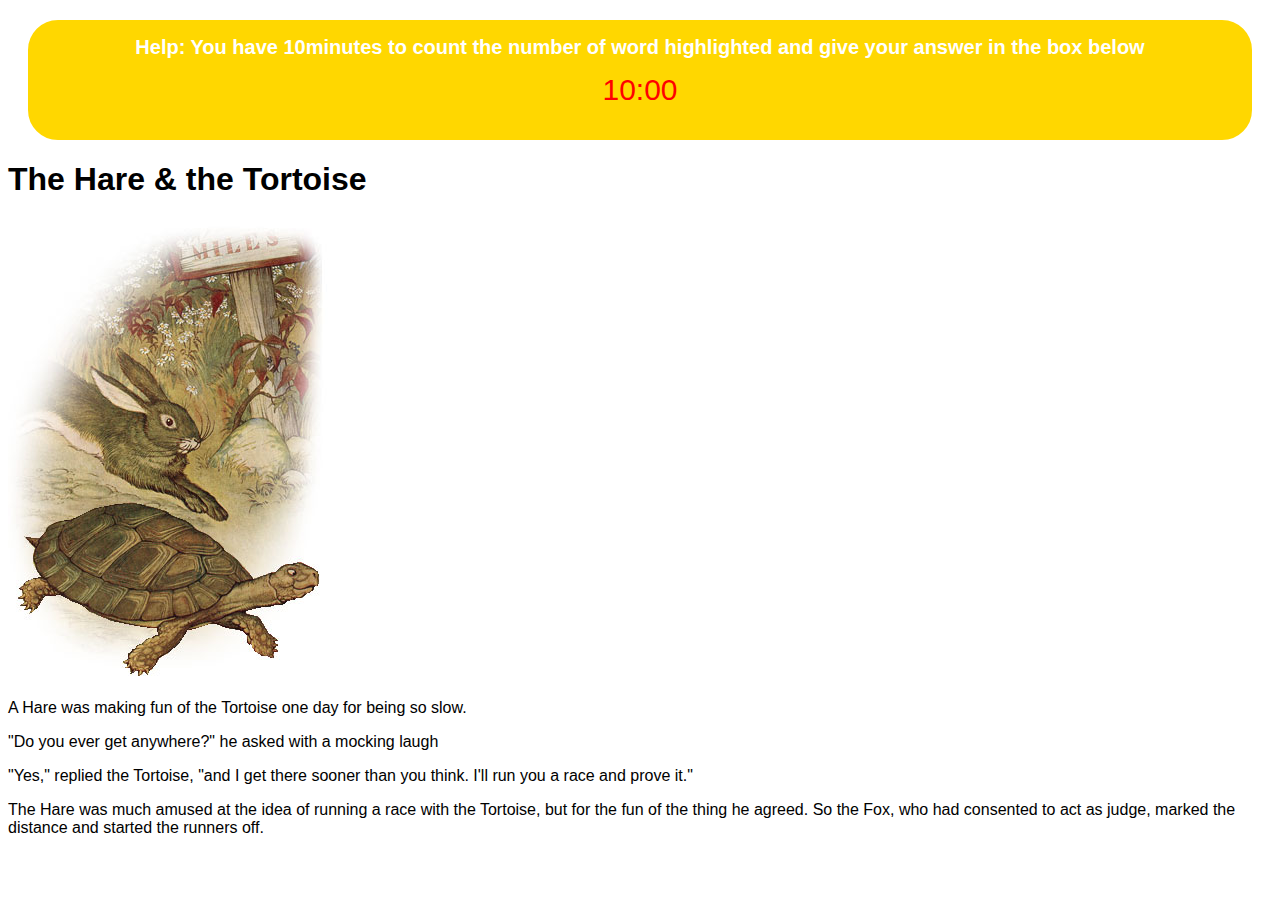
==== level1.html @ 500edc90 "Added story on level1" ====
<!DOCTYPE html>
<html lang="en">
  <head>
    <meta charset="UTF-8" />
    <meta http-equiv="X-UA-Compatible" content="IE=edge" />
    <meta name="viewport" content="width=device-width, initial-scale=1.0" />
    <link rel="stylesheet" href="css/level1.css" />
    <script src="js/level1.js"></script>
    <title>Word Checker</title>
  </head>
  <body>
    <div class="help">
    <h1> Help: You have 10minutes to count the number of word highlighted and give your answer in the box below</h1>
    <p id="time"></p>
    </div>

    <div class="story">
      <h1>The Hare & the Tortoise</h1>
      <img src="images/level1I.jpg" alt="">
      <p>A Hare was making fun of the Tortoise one day for being so slow.</p>
      <p>"Do you ever get anywhere?" he asked with a mocking laugh</p>
      <p>"Yes," replied the Tortoise, "and I get there sooner than you think. I'll run you a race and prove it."</p>
      <p>The Hare was much amused at the idea of running a race with the Tortoise, but for the fun of the thing he agreed. So the Fox, who had consented to act as judge, marked the distance and started the runners off.</p>
      
    </div>
  </body>
</html>
---- css/level1.css ----
body {
  font-family: Verdana, Geneva, Tahoma, sans-serif;
}

.help {
  text-align: center;
  border-radius: 30px;
  border: 3px solid gold;
  margin: 20px;
  background-color: gold;
}

.help p {
  text-align: center;
  font-size: 30px;
  margin-top: 10px;
  color: red;
}

.help h1 {
  font-size: 20px;
  color: white;
}
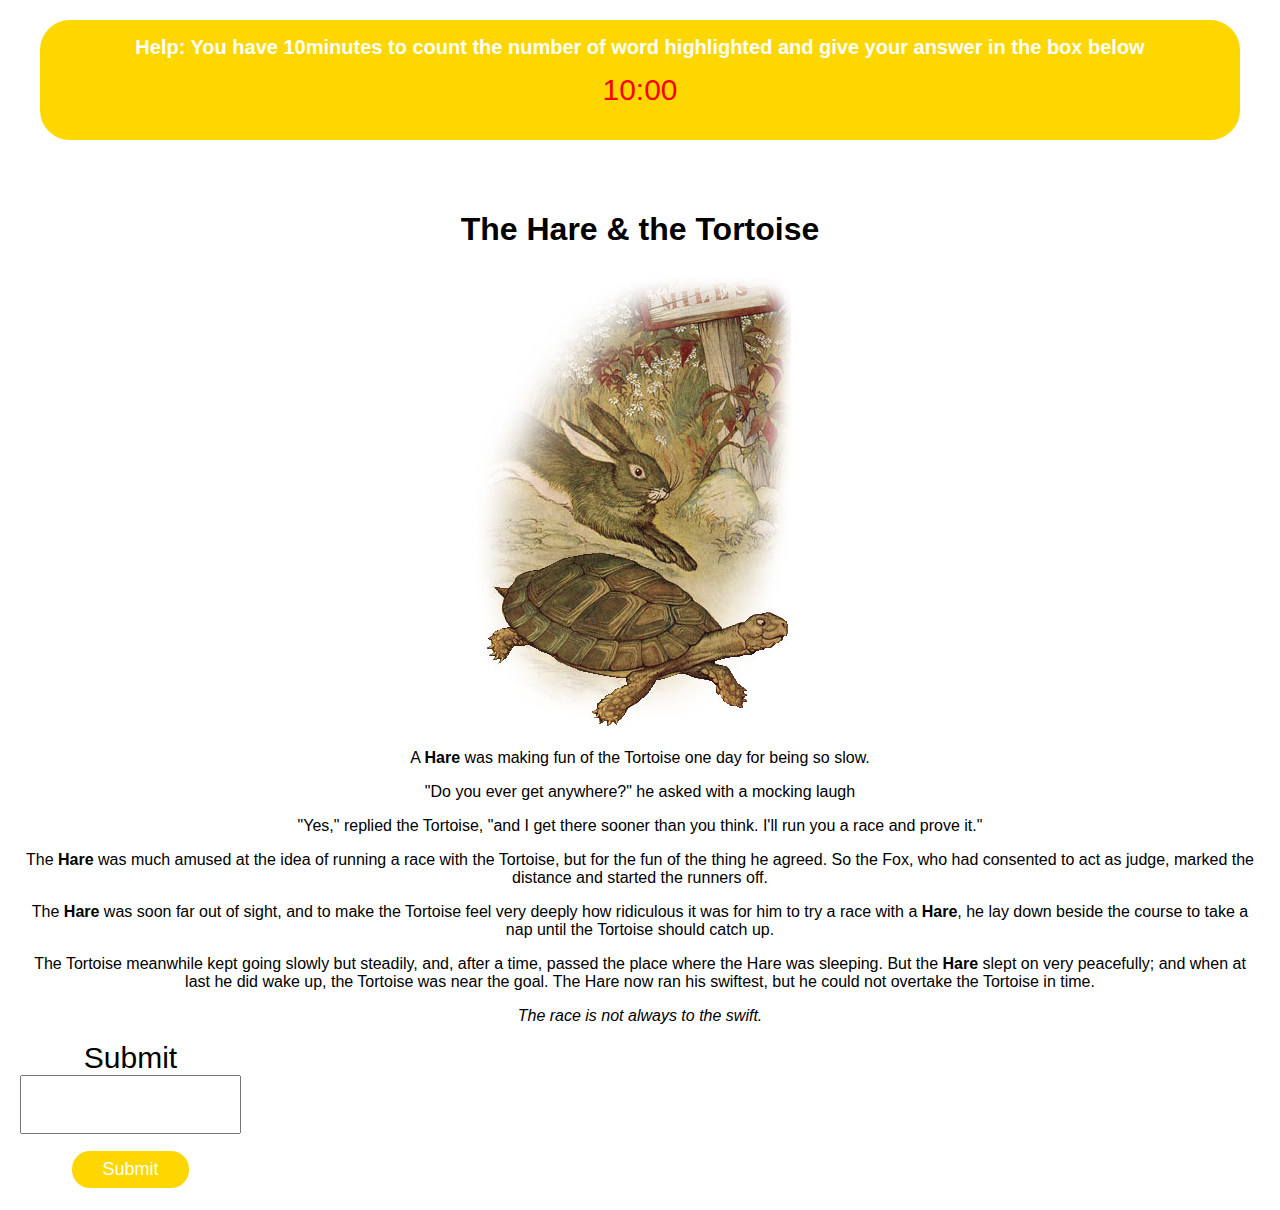
==== commit 1f0ce1e0: "add javascript to level1" ====
--- a/level1.html
+++ b/level1.html
@@ -5,6 +5,7 @@
     <meta http-equiv="X-UA-Compatible" content="IE=edge" />
     <meta name="viewport" content="width=device-width, initial-scale=1.0" />
     <link rel="stylesheet" href="css/level1.css" />
+    <script src="js/jquery-3.6.0.js"></script>
     <script src="js/level1.js"></script>
     <title>Word Checker</title>
   </head>
@@ -17,11 +18,27 @@
     <div class="story">
       <h1>The Hare & the Tortoise</h1>
       <img src="images/level1I.jpg" alt="">
-      <p>A Hare was making fun of the Tortoise one day for being so slow.</p>
+      <p>A <b>Hare</b> was making fun of the Tortoise one day for being so slow.</p>
       <p>"Do you ever get anywhere?" he asked with a mocking laugh</p>
       <p>"Yes," replied the Tortoise, "and I get there sooner than you think. I'll run you a race and prove it."</p>
-      <p>The Hare was much amused at the idea of running a race with the Tortoise, but for the fun of the thing he agreed. So the Fox, who had consented to act as judge, marked the distance and started the runners off.</p>
-      
+      <p>The <b>Hare</b> was much amused at the idea of running a race with the Tortoise, but for the fun of the thing he agreed. So the Fox, who had consented to act as judge, marked the distance and started the runners off.</p>
+      <p>The <b>Hare</b> was soon far out of sight, and to make the Tortoise feel very deeply how ridiculous it was for him to try a race with a <b>Hare</b>, he lay down beside the course to take a nap until the Tortoise should catch up.</p>
+      <p>The Tortoise meanwhile kept going slowly but steadily, and, after a time, passed the place where the Hare was sleeping. But the <b>Hare</b> slept on very peacefully; and when at last he did wake up, the Tortoise was near the goal. The Hare now ran his swiftest, but he could not overtake the Tortoise in time.</p>
+      <p><i>The race is not always to the swift.</i></p>
+    </div>
+
+    <div class="input" id="answer">
+      <label for="submit">Submit</label>
+      <br>
+      <input type="text" name="answer">
+      <br>
+      <input type="submit" value="Submit" name="Submit" class="btn1" id="submit">
+    </div>
+
+    <div class="congrats">
+      <h1>Congratulation! </h1>
+        <p>You have completed Level 1, advance to the next level </p>
+        <button class="btn1"><a href="level2.html">Level 2</a></button>
     </div>
   </body>
 </html>
--- a/css/level1.css
+++ b/css/level1.css
@@ -1,5 +1,11 @@
 body {
   font-family: Verdana, Geneva, Tahoma, sans-serif;
+  margin: 20px;
+}
+
+a {
+  text-decoration: none;
+  color: white;
 }
 
 .help {
@@ -20,4 +26,54 @@
 .help h1 {
   font-size: 20px;
   color: white;
-}+}
+
+.story {
+  padding-top: 30px;
+  text-align: center;
+}
+
+.input {
+  display: inline-block;
+  text-align: center;
+}
+
+.input input[type="text"] {
+  padding: 20px;
+}
+
+.input label {
+  font-size: 30px;
+}
+.btn1 {
+  padding: 8px 30px;
+  margin-top: 15px;
+  background-color: gold;
+  outline: none;
+  border: none;
+  color: white;
+  border-radius: 20px;
+  font-size: 18px;
+  display: inline-block;
+  cursor: pointer;
+  border: 2px solid white;
+}
+
+.congrats {
+  text-align: center;
+  padding-top: 20px;
+  margin: 20px;
+  background-color: gold;
+  border-radius: 30px;
+  height: 200px;
+  width: 100%;
+  display: none;
+}
+
+.congrats h1 {
+  color: white;
+}
+
+.congrats p {
+  color: white;
+}
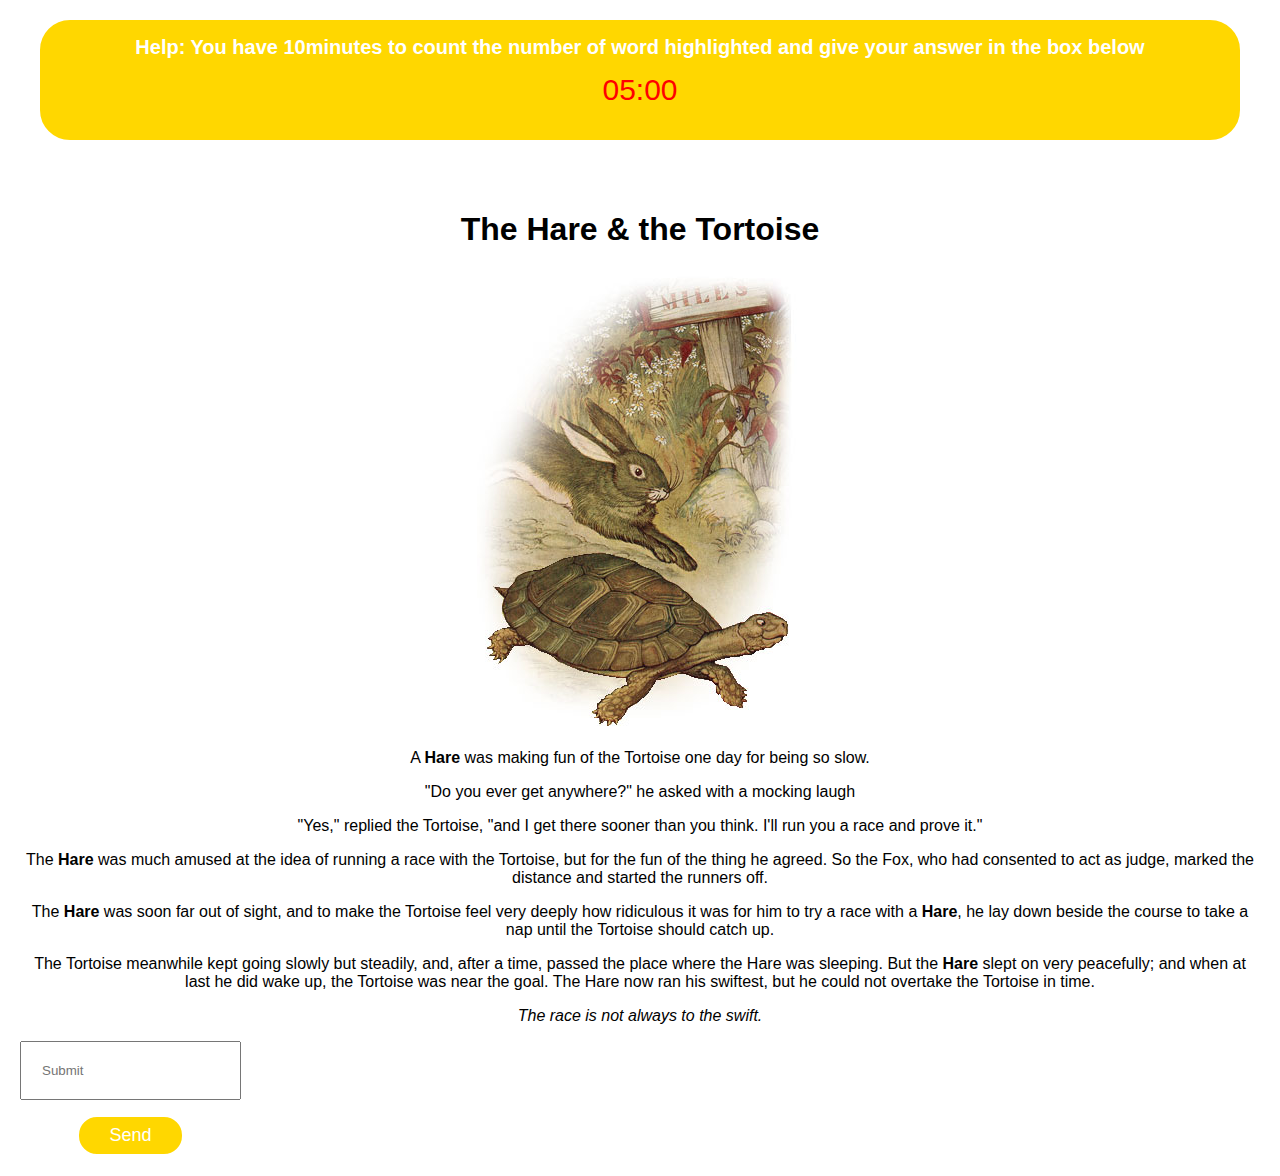
==== commit 6b33813d: "finish level1" ====
--- a/level1.html
+++ b/level1.html
@@ -6,39 +6,71 @@
     <meta name="viewport" content="width=device-width, initial-scale=1.0" />
     <link rel="stylesheet" href="css/level1.css" />
     <script src="js/jquery-3.6.0.js"></script>
+    <script src="js/valid.js"></script>
     <script src="js/level1.js"></script>
     <title>Word Checker</title>
   </head>
   <body>
-    <div class="help">
-    <h1> Help: You have 10minutes to count the number of word highlighted and give your answer in the box below</h1>
-    <p id="time"></p>
+    <div class="help" id="help">
+      <h1>
+        Help: You have 10minutes to count the number of word highlighted and
+        give your answer in the box below
+      </h1>
+      <p id="time"></p>
     </div>
 
-    <div class="story">
+    <div class="story" id="story">
       <h1>The Hare & the Tortoise</h1>
-      <img src="images/level1I.jpg" alt="">
-      <p>A <b>Hare</b> was making fun of the Tortoise one day for being so slow.</p>
+      <img src="images/level1I.jpg" alt="" />
+      <p>
+        A <b>Hare</b> was making fun of the Tortoise one day for being so slow.
+      </p>
       <p>"Do you ever get anywhere?" he asked with a mocking laugh</p>
-      <p>"Yes," replied the Tortoise, "and I get there sooner than you think. I'll run you a race and prove it."</p>
-      <p>The <b>Hare</b> was much amused at the idea of running a race with the Tortoise, but for the fun of the thing he agreed. So the Fox, who had consented to act as judge, marked the distance and started the runners off.</p>
-      <p>The <b>Hare</b> was soon far out of sight, and to make the Tortoise feel very deeply how ridiculous it was for him to try a race with a <b>Hare</b>, he lay down beside the course to take a nap until the Tortoise should catch up.</p>
-      <p>The Tortoise meanwhile kept going slowly but steadily, and, after a time, passed the place where the Hare was sleeping. But the <b>Hare</b> slept on very peacefully; and when at last he did wake up, the Tortoise was near the goal. The Hare now ran his swiftest, but he could not overtake the Tortoise in time.</p>
+      <p>
+        "Yes," replied the Tortoise, "and I get there sooner than you think.
+        I'll run you a race and prove it."
+      </p>
+      <p>
+        The <b>Hare</b> was much amused at the idea of running a race with the
+        Tortoise, but for the fun of the thing he agreed. So the Fox, who had
+        consented to act as judge, marked the distance and started the runners
+        off.
+      </p>
+      <p>
+        The <b>Hare</b> was soon far out of sight, and to make the Tortoise feel
+        very deeply how ridiculous it was for him to try a race with a
+        <b>Hare</b>, he lay down beside the course to take a nap until the
+        Tortoise should catch up.
+      </p>
+      <p>
+        The Tortoise meanwhile kept going slowly but steadily, and, after a
+        time, passed the place where the Hare was sleeping. But the
+        <b>Hare</b> slept on very peacefully; and when at last he did wake up,
+        the Tortoise was near the goal. The Hare now ran his swiftest, but he
+        could not overtake the Tortoise in time.
+      </p>
       <p><i>The race is not always to the swift.</i></p>
     </div>
 
-    <div class="input" id="answer">
-      <label for="submit">Submit</label>
-      <br>
-      <input type="text" name="answer">
-      <br>
-      <input type="submit" value="Submit" name="Submit" class="btn1" id="submit">
+    <div class="input" id="form1">
+      <form>
+        <input
+          type="text" name="answer" placeholder="Submit" required id="answer"
+        />
+        <br />
+        <input type="submit" value="Send" class="btn1" id="submit" />
+      </form>
     </div>
 
-    <div class="congrats">
-      <h1>Congratulation! </h1>
-        <p>You have completed Level 1, advance to the next level </p>
-        <button class="btn1"><a href="level2.html">Level 2</a></button>
+    <div class="congrats" id="congrats">
+      <h1>Congratulation!</h1>
+      <p>You have completed Level 1, advance to the next level</p>
+      <button class="btn1"><a href="level2.html">Level 2</a></button>
+    </div>
+
+    <div class="sorry" id="sorry">
+      <h1>Sorry!</h1>
+      <p>You are Wrong, Try again</p>
     </div>
   </body>
 </html>
--- a/css/level1.css
+++ b/css/level1.css
@@ -66,7 +66,6 @@
   background-color: gold;
   border-radius: 30px;
   height: 200px;
-  width: 100%;
   display: none;
 }
 
@@ -77,3 +76,22 @@
 .congrats p {
   color: white;
 }
+
+
+.sorry {
+  text-align: center;
+  padding-top: 20px;
+  margin: 20px;
+  background-color: red;
+  border-radius: 30px;
+  height: 200px;
+  display: none;
+}
+
+.sorry h1 {
+  color: white;
+}
+
+.sorry p {
+  color: white;
+}
